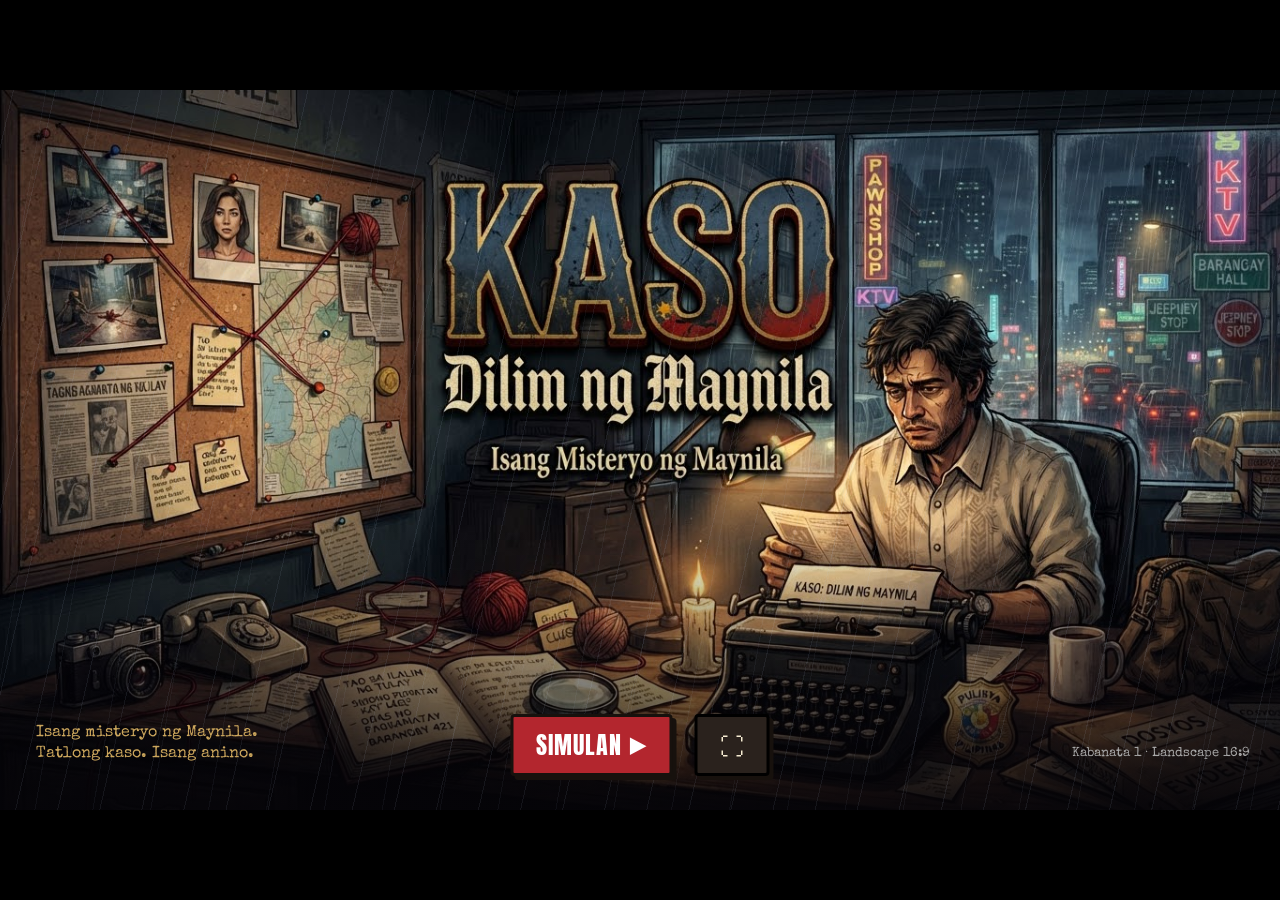
==== index.html @ bd28c0fe "Kaso: Dilim ng Maynila — playable Kabanata 1 (3 cases, landscape web game) Co-Authored-By: Claude Op" ====
<!doctype html>
<html lang="tl">
<head>
<meta charset="utf-8">
<title>Kaso: Dilim ng Maynila</title>
<meta name="viewport" content="width=device-width, initial-scale=1, viewport-fit=cover, user-scalable=no">
<meta name="theme-color" content="#0e0c14">
<meta name="mobile-web-app-capable" content="yes">
<meta name="apple-mobile-web-app-capable" content="yes">
<link rel="preconnect" href="https://fonts.googleapis.com">
<link rel="preconnect" href="https://fonts.gstatic.com" crossorigin>
<link rel="stylesheet" href="https://fonts.googleapis.com/css2?family=Anton&family=Bangers&family=Kalam:wght@400;700&family=Oswald:wght@400;700&family=Special+Elite&display=swap">
<link rel="stylesheet" href="css/style.css">
</head>
<body>
<div id="stage"></div>
<div id="rotate">
  <div class="ph"></div>
  <h2>I-ROTATE ANG IYONG TELEPONO</h2>
  <p>Ang Kaso: Dilim ng Maynila ay ginawa para sa landscape (16:9).</p>
  <button class="btn dark" id="rotate-go">ITULOY PA RIN</button>
</div>
<script src="js/art.js"></script>
<script src="js/cases.js"></script>
<script src="js/audio.js"></script>
<script src="js/game.js"></script>
</body>
</html>
---- css/style.css ----
/* =========================================================
   KASO: DILIM NG MAYNILA — STYLE
   Layout: fixed 1280x720 (16:9) stage, scaled to fit the screen.
   Single committed look: rainy-night Manila noir + manila-folder paper.
   ========================================================= */
:root {
  --ink: #17110d;
  --night: #0e0c14;
  --wall: #241c18;
  --manila: #e2c78e;
  --manila-dk: #b8964f;
  --paper: #f6ecd2;
  --paper-dk: #e3d4ae;
  --sepia: #6b4a1f;
  --brass: #e1b866;
  --blood: #b3262e;
  --neon: #ff4f9a;
  --clue: #33e0c4;
  --ok: #2f8f4e;
  --text: #2a1d12;
  --f-display: 'Anton', Impact, 'Arial Narrow', sans-serif;
  --f-type: 'Special Elite', 'Courier New', monospace;
  --f-sfx: 'Bangers', Impact, sans-serif;
  --f-talk: 'Kalam', 'Comic Sans MS', 'Segoe Print', sans-serif;
  --f-ui: 'Oswald', 'Arial Narrow', Arial, sans-serif;
  color-scheme: dark;
}
* { box-sizing: border-box; -webkit-tap-highlight-color: transparent; }
html, body { height: 100%; margin: 0; background: #000; overflow: hidden; }
body { font-family: var(--f-ui); color: var(--paper); user-select: none; -webkit-user-select: none; touch-action: manipulation; }
button { font-family: inherit; cursor: pointer; }
button:focus-visible, [tabindex]:focus-visible { outline: 3px solid var(--clue); outline-offset: 2px; }

#stage { position: absolute; left: 50%; top: 50%; width: 1280px; height: 720px; transform-origin: center center; overflow: hidden; background: var(--night); }
.screen { position: absolute; inset: 0; overflow: hidden; }
.abs { position: absolute; }

/* ---------- generic buttons ---------- */
.btn { border: 3px solid var(--ink); background: var(--paper); color: var(--ink); font-family: var(--f-display); font-size: 24px; letter-spacing: 1px; padding: 10px 22px; border-radius: 4px; box-shadow: 4px 4px 0 var(--ink); transition: transform .08s, box-shadow .08s; }
.btn:active { transform: translate(3px, 3px); box-shadow: 1px 1px 0 var(--ink); }
.btn.primary { background: var(--blood); color: #fff; }
.btn.gold { background: var(--brass); }
.btn.dark { background: #2a221d; color: var(--paper); border-color: #000; }
.btn:disabled { opacity: .45; filter: grayscale(.6); cursor: not-allowed; }
.btn.small { font-size: 17px; padding: 6px 14px; box-shadow: 3px 3px 0 var(--ink); }
.iconbtn { width: 54px; height: 54px; border-radius: 50%; border: 3px solid var(--ink); background: var(--brass); color: var(--ink); font-size: 24px; display: grid; place-items: center; box-shadow: 3px 3px 0 var(--ink); padding: 0; }
.iconbtn svg { width: 28px; height: 28px; }

/* ---------- rain overlay ---------- */
.rain { position: absolute; pointer-events: none; overflow: hidden; }
.rain::before, .rain::after { content: ""; position: absolute; inset: -100% -20% 0 -20%; background-image: repeating-linear-gradient(103deg, transparent 0 14px, rgba(200,220,255,.22) 14px 15px, transparent 15px 41px); animation: rainfall .5s linear infinite; }
.rain::after { background-image: repeating-linear-gradient(100deg, transparent 0 23px, rgba(200,220,255,.14) 23px 24px, transparent 24px 57px); animation-duration: .8s; }
@keyframes rainfall { from { transform: translateY(0); } to { transform: translateY(50%); } }

/* ---------- TITLE ---------- */
.title { background: #000 url('../assets/cover.jpg') center/cover no-repeat; }
.title .shade { position: absolute; inset: 0; background: linear-gradient(90deg, rgba(0,0,0,.0) 40%, rgba(0,0,0,.0) 60%), linear-gradient(0deg, rgba(5,4,8,.92) 0%, rgba(5,4,8,.4) 22%, rgba(0,0,0,0) 40%); }
.title .menu { position: absolute; left: 50%; bottom: 34px; transform: translateX(-50%); display: flex; gap: 22px; }
.title .tag { position: absolute; left: 36px; bottom: 44px; font-family: var(--f-type); color: var(--brass); font-size: 16px; max-width: 300px; line-height: 1.35; opacity: .9; }
.title .ver { position: absolute; right: 30px; bottom: 50px; font-family: var(--f-type); font-size: 13px; color: #aaa; }
.title .pulse { animation: pulse 1.6s ease-in-out infinite; }
@keyframes pulse { 50% { transform: scale(1.05); } }

/* ---------- TOP BAR ---------- */
.topbar { position: absolute; left: 0; right: 0; top: 0; height: 60px; display: flex; align-items: center; gap: 14px; padding: 0 16px; background: linear-gradient(#3a2614, #2a1a0d); border-bottom: 4px solid var(--ink); z-index: 20; }
.topbar .title-txt { font-family: var(--f-display); font-size: 24px; letter-spacing: 1px; color: var(--paper); flex: 1; white-space: nowrap; overflow: hidden; text-overflow: ellipsis; }
.topbar .title-txt small { font-family: var(--f-type); font-size: 15px; color: var(--brass); margin-left: 10px; letter-spacing: 0; }
.chip { display: inline-flex; align-items: center; gap: 6px; background: var(--paper); color: var(--ink); border: 3px solid var(--ink); border-radius: 20px; padding: 2px 14px 2px 8px; font-family: var(--f-display); font-size: 20px; height: 40px; }
.chip .peso { font-family: var(--f-ui); font-weight: 700; color: var(--blood); }
.back { background: none; border: 0; color: var(--paper); font-family: var(--f-display); font-size: 18px; display: flex; flex-direction: column; align-items: center; line-height: 1; padding: 2px 8px; }
.back span { font-size: 26px; }
.kape { display: flex; gap: 4px; align-items: center; background: var(--paper); border: 3px solid var(--ink); border-radius: 20px; padding: 3px 10px; height: 40px; }
.kape svg { width: 28px; height: 28px; }
.kape svg.empty { opacity: .25; filter: grayscale(1); }

/* ---------- DESK ---------- */
.desk .desk-svg { position: absolute; inset: 0; width: 100%; height: 100%; }
.desk .fan-blades { animation: spin .35s linear infinite; }
.desk .steam { animation: steam 3s ease-in-out infinite; }
.desk .steam.s2 { animation-delay: 1.2s; }
@keyframes spin { to { transform: rotate(360deg); } }
@keyframes steam { 0% { opacity: 0; transform: translateY(8px); } 40% { opacity: .4; } 100% { opacity: 0; transform: translateY(-14px); } }
.hotspot { position: absolute; border: 0; background: transparent; border-radius: 12px; padding: 0; }
.hotspot::before { content: ""; position: absolute; inset: 0; border-radius: 12px; border: 3px dashed rgba(225,184,102,0); transition: border-color .2s, background .2s; }
.hotspot:hover::before, .hotspot:focus-visible::before { border-color: rgba(225,184,102,.9); background: rgba(255,220,150,.08); }
.hotspot .lbl { position: absolute; left: 50%; transform: translateX(-50%); bottom: -16px; white-space: nowrap; background: var(--ink); color: var(--brass); font-family: var(--f-display); font-size: 17px; letter-spacing: 1px; padding: 3px 12px; border-radius: 3px; border: 2px solid var(--brass); pointer-events: none; }
.hotspot.top .lbl { bottom: auto; top: -18px; }
.hotspot.ringing { animation: shake .5s ease-in-out infinite; }
.ringsfx { position: absolute; font-family: var(--f-sfx); font-size: 46px; color: #ffd34a; -webkit-text-stroke: 2px var(--ink); paint-order: stroke fill; transform: rotate(-12deg); pointer-events: none; animation: blink 1s steps(2) infinite; letter-spacing: 2px; }
@keyframes blink { 50% { opacity: .2; } }
@keyframes shake { 0%,100% { transform: translateX(0) rotate(0); } 20% { transform: translateX(-3px) rotate(-1.5deg); } 40% { transform: translateX(3px) rotate(1.5deg); } 60% { transform: translateX(-2px) rotate(-1deg); } 80% { transform: translateX(2px) rotate(1deg); } }
.desk .status { position: absolute; left: 470px; top: 384px; width: 260px; font-family: var(--f-type); font-size: 14px; color: var(--paper); background: rgba(0,0,0,.55); border: 2px solid var(--brass); padding: 8px 10px; line-height: 1.35; }

/* ---------- MODAL ---------- */
.modal-back { position: absolute; inset: 0; background: rgba(5,3,2,.72); z-index: 50; display: grid; place-items: center; animation: fadein .2s; }
@keyframes fadein { from { opacity: 0; } }
.modal { position: relative; width: 860px; max-height: 620px; background: var(--manila); color: var(--text); border: 4px solid var(--ink); border-radius: 6px 18px 6px 6px; box-shadow: 10px 10px 0 rgba(0,0,0,.5); padding: 26px 30px; display: flex; flex-direction: column; gap: 14px; }
.modal h2 { margin: 0; font-family: var(--f-display); font-size: 38px; letter-spacing: 1px; font-weight: 400; }
.modal .x { position: absolute; right: 14px; top: 10px; background: none; border: 0; font-size: 34px; color: var(--ink); font-family: var(--f-display); }
.modal .body { overflow-y: auto; font-family: var(--f-type); font-size: 17px; line-height: 1.45; }
.cases { display: grid; grid-template-columns: repeat(3, 1fr); gap: 16px; }
.casecard { background: var(--paper); border: 3px solid var(--ink); padding: 14px; display: flex; flex-direction: column; gap: 8px; min-height: 290px; position: relative; }
.casecard .num { font-family: var(--f-display); font-size: 16px; color: var(--blood); letter-spacing: 1px; }
.casecard .nm { font-family: var(--f-display); font-size: 25px; line-height: 1.05; }
.casecard .pl { font-family: var(--f-type); font-size: 14px; color: var(--sepia); }
.casecard .thumb { height: 100px; border: 2px solid var(--ink); overflow: hidden; background: #111; }
.casecard .thumb svg { width: 100%; height: 100%; display: block; }
.casecard .stars { color: #d39a1a; font-size: 22px; letter-spacing: 2px; }
.casecard .btn { margin-top: auto; }
.casecard.locked .thumb { filter: brightness(.15) grayscale(1); }
.shopgrid { display: grid; grid-template-columns: repeat(3, 1fr); gap: 16px; }
.shopitem { background: var(--paper); border: 3px solid var(--ink); padding: 14px; display: flex; flex-direction: column; gap: 6px; }
.shopitem b { font-family: var(--f-display); font-size: 22px; font-weight: 400; }
.howto ol { margin: 0; padding-left: 24px; display: grid; gap: 8px; }
.howto b { font-family: var(--f-display); font-weight: 400; letter-spacing: .5px; font-size: 19px; }

/* ---------- KOMIKS ---------- */
.komiks { background: #0b0a0e; }
.komiks .track { position: absolute; top: 74px; left: 0; height: 520px; display: flex; gap: 40px; transition: transform .75s cubic-bezier(.6,.05,.25,1); }
.kpanel { position: relative; flex: 0 0 auto; width: 796px; height: 520px; background: #fff; border: 6px solid #f4efe4; outline: 4px solid var(--ink); overflow: hidden; transition: filter .5s, opacity .5s; filter: brightness(.35) grayscale(.5); }
.kpanel.on { filter: none; }
.kpanel > svg { position: absolute; inset: 0; width: 100%; height: 100%; }
.kcap { position: absolute; left: 0; top: 0; max-width: 70%; background: var(--brass); color: var(--ink); font-family: var(--f-type); font-size: 20px; padding: 8px 14px; border: 3px solid var(--ink); border-width: 0 3px 3px 0; line-height: 1.3; z-index: 3; }
.bubble { position: absolute; background: #fff; color: var(--ink); border: 3px solid var(--ink); border-radius: 22px; padding: 10px 16px 12px; font-family: var(--f-talk); font-size: 23px; line-height: 1.22; z-index: 4; animation: pop .22s cubic-bezier(.3,1.6,.6,1); }
.bubble .who { display: block; font-family: var(--f-ui); font-weight: 700; font-size: 13px; letter-spacing: 1px; text-transform: uppercase; color: var(--blood); margin-bottom: 2px; }
.bubble::after { content: ""; position: absolute; bottom: -20px; width: 0; height: 0; border: 12px solid transparent; border-top: 20px solid var(--ink); }
.bubble::before { content: ""; position: absolute; bottom: -13px; width: 0; height: 0; border: 9px solid transparent; border-top: 15px solid #fff; z-index: 1; }
.bubble.tail-l::after { left: 34px; } .bubble.tail-l::before { left: 37px; }
.bubble.tail-r::after { right: 34px; } .bubble.tail-r::before { right: 37px; }
.bubble.dark { background: #0d0d10; color: #f0e6e6; border-color: #c0262e; }
.bubble.dark::before { border-top-color: #0d0d10; } .bubble.dark::after { border-top-color: #c0262e; }
.bubble.dark .who { color: #ff6b6b; }
.sfx { position: absolute; font-family: var(--f-sfx); letter-spacing: 2px; -webkit-text-stroke: 3px var(--ink); paint-order: stroke fill; z-index: 5; white-space: nowrap; animation: slamin .3s cubic-bezier(.3,1.8,.5,1); text-shadow: 4px 4px 0 var(--ink); }
@keyframes pop { from { transform: scale(.6); opacity: 0; } }
@keyframes slamin { from { transform: scale(2.4) rotate(var(--r)); opacity: 0; } to { transform: scale(1) rotate(var(--r)); } }
.flash { position: absolute; inset: 0; background: #fff; z-index: 30; pointer-events: none; animation: flash .6s forwards; }
@keyframes flash { 0% { opacity: 0; } 10% { opacity: .95; } 25% { opacity: .2; } 35% { opacity: .8; } 100% { opacity: 0; } }
.komiks .hint { position: absolute; bottom: 36px; left: 0; right: 0; text-align: center; font-family: var(--f-type); font-size: 18px; color: var(--brass); animation: blink 1.4s steps(2) infinite; }
.komiks .skip { position: absolute; right: 20px; top: 16px; z-index: 10; }
.komiks .dots { position: absolute; left: 20px; top: 26px; display: flex; gap: 8px; }
.komiks .dots i { width: 14px; height: 14px; border-radius: 50%; border: 2px solid var(--brass); }
.komiks .dots i.on { background: var(--brass); }

/* ---------- PAPER / FOLDER ---------- */
.woodbg { background: radial-gradient(ellipse at 50% 40%, #5a3a20, #2a1a0d 75%); }
.woodbg::before { content: ""; position: absolute; inset: 0; background: repeating-linear-gradient(178deg, rgba(0,0,0,0) 0 20px, rgba(0,0,0,.12) 20px 22px); pointer-events: none; }
.folder { position: absolute; background: var(--manila); color: var(--text); border: 3px solid var(--ink); border-radius: 4px 14px 4px 4px; box-shadow: 8px 8px 0 rgba(0,0,0,.45); }
.folder::before { content: ""; position: absolute; left: 24px; top: -22px; width: 170px; height: 24px; background: var(--manila); border: 3px solid var(--ink); border-bottom: 0; border-radius: 10px 10px 0 0; }
.folder .tabname { position: absolute; left: 34px; top: -20px; font-family: var(--f-display); font-size: 16px; letter-spacing: 1px; color: var(--sepia); z-index: 2; }
.sheet { position: absolute; inset: 14px; background: var(--paper); border: 2px solid var(--manila-dk); padding: 18px 22px; display: flex; flex-direction: column; gap: 10px; overflow: hidden; }
.sheet h2 { margin: 0; font-family: var(--f-type); font-size: 32px; font-weight: 400; letter-spacing: 2px; text-align: center; border-bottom: 2px solid var(--ink); padding-bottom: 4px; }
.sheet .sub { text-align: center; font-family: var(--f-type); font-size: 15px; color: var(--sepia); margin-top: -6px; }
.caseno { position: absolute; right: 18px; top: 16px; border: 2px solid var(--ink); text-align: center; font-family: var(--f-type); font-size: 12px; color: var(--blood); background: var(--paper); }
.caseno b { display: block; border-top: 2px solid var(--ink); font-size: 22px; color: var(--ink); padding: 0 10px; }
.clip { position: absolute; left: 30px; top: -18px; width: 30px; height: 64px; border: 4px solid #c9a24a; border-radius: 15px; z-index: 5; }
.facts { width: 100%; border-collapse: collapse; font-family: var(--f-type); font-size: 16px; }
.facts td { border-bottom: 1px solid var(--paper-dk); padding: 5px 4px; vertical-align: top; }
.facts td:first-child { width: 150px; color: var(--sepia); font-size: 14px; text-transform: uppercase; }
.facts .red { color: var(--blood); font-weight: 700; }
.polaroid { background: #fff; padding: 8px 8px 26px; border: 1px solid #bbb; box-shadow: 3px 4px 0 rgba(0,0,0,.25); position: relative; }
.polaroid svg { display: block; width: 100%; height: 100%; }
.polaroid .pc { position: absolute; left: 0; right: 0; bottom: 4px; text-align: center; font-family: var(--f-talk); font-size: 15px; color: #333; }

/* ---------- OUTLINE ---------- */
.outline .lu { position: absolute; left: 660px; top: 82px; width: 580px; height: 425px; border: 4px solid var(--ink); background: #f2ecdf; box-shadow: 8px 8px 0 rgba(0,0,0,.45); }
.outline .lu svg { width: 100%; height: 100%; display: block; }
.outline .lu .lt { position: absolute; left: 50%; top: -18px; transform: translateX(-50%); background: var(--ink); color: var(--brass); font-family: var(--f-display); letter-spacing: 2px; font-size: 18px; padding: 2px 16px; }
.lu-fig:hover > rect:first-child { fill: rgba(63,208,201,.1); }
.outline .info { position: absolute; left: 660px; top: 516px; width: 580px; height: 108px; background: var(--paper); color: var(--text); border: 3px solid var(--ink); padding: 6px 12px; font-family: var(--f-type); font-size: 14px; line-height: 1.3; display: flex; gap: 12px; align-items: flex-start; }
.outline .info .pp { width: 74px; height: 78px; flex: 0 0 auto; border: 2px solid var(--ink); background: #d8c9a6; }
.outline .info b { font-family: var(--f-display); font-size: 19px; font-weight: 400; letter-spacing: .5px; }
.banner { position: absolute; left: 660px; top: 638px; width: 300px; font-family: var(--f-sfx); font-size: 32px; line-height: .95; color: #fff; letter-spacing: 1px; -webkit-text-stroke: 2px var(--ink); paint-order: stroke fill; text-shadow: 3px 3px 0 var(--ink); }
.banner em { color: #ff4f6a; font-style: normal; }
.banner small { display: block; font-family: var(--f-type); font-size: 14px; color: var(--brass); -webkit-text-stroke: 0; text-shadow: none; letter-spacing: 0; margin-top: 4px; }

/* ---------- INVESTIGATION (spot the clue) ---------- */
.inv { background: linear-gradient(#3a2614, #2a1a0d); }
.inv .hud-mid { display: flex; align-items: center; gap: 14px; }
.flipclock { display: flex; gap: 4px; align-items: center; }
.flipclock b { width: 32px; height: 44px; background: linear-gradient(#4a3020 50%, #3a2416 50%); color: #f6ecd2; font-family: var(--f-display); font-size: 32px; display: grid; place-items: center; border-radius: 5px; border: 2px solid var(--ink); font-weight: 400; }
.flipclock i { font-style: normal; font-family: var(--f-display); font-size: 28px; color: var(--paper); }
.flipclock.low b { color: #ff6a6a; animation: blink .5s steps(2) infinite; }
.objective { font-family: var(--f-display); font-size: 18px; letter-spacing: 1px; color: var(--ink); background: var(--brass); padding: 4px 12px; border: 3px solid var(--ink); }
.spotpanel { position: absolute; top: 76px; width: 620px; height: 413px; border: 4px solid var(--ink); background: #000; overflow: hidden; cursor: crosshair; }
.spotpanel > svg { width: 100%; height: 100%; display: block; }
.spotpanel .plabel { position: absolute; left: 0; top: 0; background: rgba(0,0,0,.72); color: #fff; font-family: var(--f-type); font-size: 15px; padding: 4px 10px; pointer-events: none; display: flex; gap: 6px; align-items: center; }
.spotpanel .plabel .rec { width: 10px; height: 10px; border-radius: 50%; background: #f33; animation: blink 1s steps(2) infinite; }
.spotpanel.cctv::after { content: ""; position: absolute; inset: 0; background: repeating-linear-gradient(0deg, rgba(255,255,255,.04) 0 1px, transparent 1px 3px); pointer-events: none; }
.spotpanel.soco::after { content: "POLICE LINE · HUWAG TUMAWID · POLICE LINE"; position: absolute; right: -92px; top: 30px; width: 330px; transform: rotate(32deg); background: #f2c94c; color: var(--ink); font-family: var(--f-display); font-size: 13px; letter-spacing: 1px; padding: 2px 0; text-align: center; border-top: 2px solid var(--ink); border-bottom: 2px solid var(--ink); pointer-events: none; opacity: .9; }
.ring-found { fill: none; stroke: var(--clue); stroke-width: 4; filter: drop-shadow(0 0 3px rgba(0,0,0,.8)); animation: ringin .35s cubic-bezier(.3,1.6,.6,1); transform-box: fill-box; transform-origin: center; }
@keyframes ringin { from { transform: scale(2); opacity: 0; } }
.ring-hint { fill: none; stroke: #ffd34a; stroke-width: 4; stroke-dasharray: 8 6; animation: hintpulse .7s ease-in-out infinite alternate; transform-box: fill-box; transform-origin: center; }
@keyframes hintpulse { to { transform: scale(1.35); opacity: .4; } }
.miss { fill: none; stroke: #ff3b3b; stroke-width: 5; stroke-linecap: round; animation: missfade .7s forwards; }
@keyframes missfade { 60% { opacity: 1; } 100% { opacity: 0; } }
.penalty { position: absolute; font-family: var(--f-sfx); font-size: 30px; color: #ff5b5b; -webkit-text-stroke: 2px var(--ink); paint-order: stroke fill; pointer-events: none; animation: floatup .9s forwards; z-index: 10; }
@keyframes floatup { to { transform: translateY(-40px); opacity: 0; } }
.shake { animation: shake .35s; }
.inv .talk { position: absolute; left: 12px; top: 502px; width: 600px; height: 206px; display: flex; gap: 12px; }
.inv .talk .pp { width: 150px; height: 190px; flex: 0 0 auto; background: #2a3a4a; border: 4px solid var(--ink); overflow: hidden; }
.inv .talk .pp svg { width: 100%; height: 100%; }
.saybox { flex: 1; background: var(--paper); color: var(--ink); border: 4px solid var(--ink); border-radius: 18px; padding: 12px 16px; font-family: var(--f-talk); font-size: 22px; line-height: 1.25; position: relative; }
.saybox .who { display: block; font-family: var(--f-ui); font-weight: 700; font-size: 14px; color: var(--blood); letter-spacing: 1px; }
.saybox::before { content: ""; position: absolute; left: -22px; top: 40px; border: 11px solid transparent; border-right: 18px solid var(--ink); }
.tray { position: absolute; left: 648px; top: 502px; width: 620px; height: 206px; background: var(--manila); border: 4px solid var(--ink); padding: 10px 12px; color: var(--ink); }
.tray .th { display: flex; justify-content: space-between; align-items: baseline; font-family: var(--f-display); font-size: 20px; letter-spacing: 1px; }
.tray .th span { font-family: var(--f-type); font-size: 15px; letter-spacing: 0; }
.slots { display: grid; grid-template-columns: repeat(7, 1fr); gap: 8px; margin-top: 8px; }
.cslot { aspect-ratio: 1; border: 3px dashed var(--sepia); background: var(--paper-dk); display: grid; place-items: center; font-family: var(--f-display); font-size: 30px; color: var(--sepia); position: relative; overflow: hidden; }
.cslot.got { border-style: solid; border-color: var(--ink); background: #000; animation: pop .3s; }
.cslot.got svg { width: 100%; height: 100%; display: block; }
.cslot.meta { border-color: #c0262e; box-shadow: 0 0 0 3px #c0262e inset; }
.tray .lastfound { margin-top: 10px; font-family: var(--f-type); font-size: 15px; line-height: 1.3; min-height: 40px; }
.tray .lastfound b { font-family: var(--f-display); font-weight: 400; font-size: 18px; letter-spacing: .5px; }
.hintbtn { display: flex; align-items: center; gap: 6px; background: var(--brass); border: 3px solid var(--ink); border-radius: 26px; padding: 2px 12px 2px 4px; height: 46px; box-shadow: 3px 3px 0 var(--ink); font-family: var(--f-display); font-size: 17px; color: var(--ink); }
.hintbtn svg { width: 34px; height: 34px; }
.hintbtn:disabled { opacity: .45; }

/* ---------- overlays / stamps ---------- */
.overlay { position: absolute; inset: 0; z-index: 40; background: rgba(5,3,2,.7); display: grid; place-items: center; animation: fadein .2s; }
.card { background: var(--paper); color: var(--ink); border: 4px solid var(--ink); box-shadow: 10px 10px 0 rgba(0,0,0,.5); padding: 26px 34px; text-align: center; display: flex; flex-direction: column; gap: 14px; align-items: center; max-width: 720px; }
.card h2 { margin: 0; font-family: var(--f-display); font-size: 44px; font-weight: 400; letter-spacing: 1px; }
.card p { margin: 0; font-family: var(--f-type); font-size: 18px; line-height: 1.4; }
.card .row { display: flex; gap: 16px; justify-content: center; flex-wrap: wrap; }
.stamp { font-family: var(--f-display); font-size: 64px; color: var(--blood); border: 7px solid var(--blood); padding: 0 24px; transform: rotate(-9deg); letter-spacing: 4px; animation: stampin .35s cubic-bezier(.3,1.6,.5,1); background: rgba(255,255,255,.4); mix-blend-mode: multiply; }
.stamp.green { color: var(--ok); border-color: var(--ok); }
@keyframes stampin { from { transform: rotate(-9deg) scale(3); opacity: 0; } }

/* ---------- FILES (timeline + evidence) ---------- */
.files .ev-list { display: flex; flex-direction: column; gap: 8px; overflow-y: auto; padding-right: 6px; flex: 1; min-height: 0; }
.ev-row { display: flex; gap: 10px; align-items: center; background: #fffaf0; border: 2px solid var(--paper-dk); padding: 5px; cursor: pointer; position: relative; }
.ev-row.sel { border-color: var(--ink); background: #fff3cf; }
.ev-row .ti { width: 58px; height: 58px; flex: 0 0 auto; border: 2px solid var(--ink); overflow: hidden; background: #000; }
.ev-row .ti svg { width: 100%; height: 100%; display: block; }
.ev-row .nm { font-family: var(--f-type); font-size: 15px; flex: 1; line-height: 1.2; }
.ev-row .nm small { display: block; color: var(--sepia); font-size: 12px; }
.ev-row .i { width: 30px; height: 30px; border-radius: 50%; background: #9bd35a; border: 2px solid var(--ink); font-family: Georgia, serif; font-weight: 700; font-style: italic; display: grid; place-items: center; color: var(--ink); flex: 0 0 auto; }
.ev-row .new { position: absolute; right: 44px; top: 4px; background: var(--blood); color: #fff; font-family: var(--f-display); font-size: 12px; padding: 0 6px; }
.ev-row.meta { border-color: #c0262e; }
.ev-detail { min-height: 94px; background: #fff; border: 2px dashed var(--sepia); padding: 8px 12px; font-family: var(--f-type); font-size: 15px; line-height: 1.35; }
.ev-detail b { font-family: var(--f-display); font-weight: 400; font-size: 18px; letter-spacing: .5px; display: block; }
.tl { position: relative; overflow-y: auto; flex: 1; min-height: 0; padding: 4px 6px 4px 0; }
.tl-win { font-family: var(--f-type); background: #e85a7a; color: #fff; display: inline-block; padding: 3px 10px; font-size: 15px; margin-bottom: 6px; align-self: flex-start; }
.tl-row { display: grid; grid-template-columns: 54px 76px 1fr; gap: 8px; align-items: start; padding: 6px 4px; border-left: 6px solid transparent; position: relative; }
.tl-row.inwin { background: rgba(232,90,122,.14); border-left-color: #e85a7a; }
.tl-row .tm { font-family: var(--f-display); font-size: 17px; background: #5a4a3a; color: #fff; border-radius: 12px; text-align: center; padding: 1px 0; }
.tl-row .who { width: 64px; height: 64px; border-radius: 50%; border: 3px solid var(--ink); background: #e6c34a; overflow: hidden; }
.tl-row .who svg { width: 100%; height: 100%; }
.tl-row .who.victim { background: #bba; }
.tl-row .tx { background: #fff; border: 2px solid var(--ink); border-radius: 8px; padding: 6px 10px; font-family: var(--f-type); font-size: 15px; line-height: 1.3; }
.tl-row .tx .nm { font-family: var(--f-ui); font-weight: 700; color: var(--blood); font-size: 13px; letter-spacing: 1px; display: block; }
.tl-row .tx .chk { margin-top: 6px; display: flex; gap: 8px; align-items: center; }
.tl-row .verdict { margin-top: 6px; padding: 5px 8px; font-size: 14px; border-radius: 4px; animation: pop .25s; }
.tl-row .verdict.ok { background: #dff3e0; color: #1b5a2d; border: 2px solid #2f8f4e; }
.tl-row .verdict.no { background: #fbe0e0; color: #7a1a1a; border: 2px solid var(--blood); }
.files .proceed { position: absolute; right: 30px; bottom: 18px; }
.files .progress-note { position: absolute; left: 30px; bottom: 30px; max-width: 900px; font-family: var(--f-type); color: var(--brass); font-size: 16px; }

/* ---------- INTERROGATION ---------- */
.room { background: #1a1512; }
.room .bricks { position: absolute; inset: 60px 0 0 0; background-color: #241c17; background-image: linear-gradient(335deg, rgba(0,0,0,.25) 23px, transparent 23px), linear-gradient(155deg, rgba(0,0,0,.25) 23px, transparent 23px), linear-gradient(335deg, rgba(0,0,0,.25) 23px, transparent 23px), linear-gradient(155deg, rgba(0,0,0,.25) 23px, transparent 23px); background-size: 58px 58px; background-position: 0 2px, 4px 35px, 29px 31px, 34px 6px; }
.room .glow { position: absolute; left: 340px; top: 60px; width: 600px; height: 520px; background: radial-gradient(ellipse at 50% 25%, rgba(255,214,140,.38), rgba(255,214,140,0) 65%); pointer-events: none; transform-origin: 50% 0; animation: swing 4s ease-in-out infinite; }
.lamp { position: absolute; left: 640px; top: 60px; width: 0; height: 0; transform-origin: 0 0; animation: swing 4s ease-in-out infinite; z-index: 6; pointer-events: none; }
.lamp .cord { position: absolute; left: -1.5px; top: 0; width: 3px; height: 34px; background: #111; }
.lamp .shade { position: absolute; left: -38px; top: 30px; width: 76px; height: 30px; background: #2e3b2f; border: 3px solid var(--ink); border-radius: 40px 40px 6px 6px; }
.lamp .bulb { position: absolute; left: -12px; top: 52px; width: 24px; height: 14px; border-radius: 0 0 12px 12px; background: #fff3c4; box-shadow: 0 0 30px 12px rgba(255,220,140,.6); }
@keyframes swing { 0%,100% { transform: rotate(4deg); } 50% { transform: rotate(-4deg); } }
.hotseat { position: absolute; left: 400px; top: 112px; width: 480px; height: 390px; }
.hotseat .chair { position: absolute; left: 110px; top: 70px; width: 260px; height: 300px; background: #2c2c30; border: 4px solid var(--ink); border-radius: 30px 30px 8px 8px; }
.hotseat .sus { position: absolute; left: 60px; top: 30px; width: 360px; height: 360px; }
.hotseat .sus svg { width: 100%; height: 100%; }
.hotseat .table { position: absolute; left: -40px; top: 330px; width: 560px; height: 60px; background: #4a3020; border: 4px solid var(--ink); border-radius: 6px; }
.hotseat .empty { position: absolute; left: 0; right: 0; top: 140px; text-align: center; font-family: var(--f-type); font-size: 20px; color: var(--brass); }
.room .speech { position: absolute; left: 420px; top: 74px; width: 440px; min-height: 60px; background: #fff; color: var(--ink); border: 3px solid var(--ink); border-radius: 20px; padding: 8px 16px; font-family: var(--f-talk); font-size: 21px; line-height: 1.22; z-index: 7; text-align: center; }
.room .speech::after { content: ""; position: absolute; left: 50%; bottom: -18px; margin-left: -10px; border: 10px solid transparent; border-top: 16px solid var(--ink); }
.room .speech .who { display: block; font-family: var(--f-ui); font-weight: 700; color: var(--blood); font-size: 13px; letter-spacing: 1px; }
.accuse { position: absolute; left: 20px; top: 76px; width: 350px; height: 432px; background: var(--manila); border: 4px solid var(--ink); padding: 12px; color: var(--ink); display: flex; flex-direction: column; gap: 10px; }
.accuse h3, .suspects h3 { margin: 0; font-family: var(--f-display); font-weight: 400; font-size: 22px; letter-spacing: 1px; }
.accuse .sub, .suspects .sub { font-family: var(--f-type); font-size: 13px; color: var(--ok); margin-top: -8px; }
.slot { border: 3px dashed var(--sepia); background: var(--paper); height: 118px; display: flex; gap: 10px; align-items: center; padding: 8px; position: relative; transition: background .15s, border-color .15s; }
.slot .lab { position: absolute; left: 8px; top: -12px; background: var(--ink); color: var(--brass); font-family: var(--f-display); font-size: 14px; padding: 0 8px; letter-spacing: 1px; }
.slot .ph { flex: 1; text-align: center; font-family: var(--f-type); font-size: 14px; color: var(--sepia); }
.slot.ready { border-color: var(--clue); background: #e6fff9; }
.slot.over { border-color: var(--blood); background: #fff0e0; }
.slot.filled { border-style: solid; border-color: var(--ink); }
.slot.bad { border-color: var(--blood); animation: shake .35s; }
.slot .ti { width: 92px; height: 92px; flex: 0 0 auto; border: 2px solid var(--ink); overflow: hidden; background: #000; }
.slot .ti svg { width: 100%; height: 100%; display: block; }
.slot .nm { font-family: var(--f-type); font-size: 15px; line-height: 1.2; flex: 1; }
.arrest { font-size: 34px; padding: 10px; width: 100%; background: var(--blood); color: #fff; letter-spacing: 2px; }
.suspects { position: absolute; right: 20px; top: 76px; width: 350px; height: 432px; background: var(--manila); border: 4px solid var(--ink); padding: 12px; color: var(--ink); display: flex; flex-direction: column; gap: 10px; }
.sgrid { display: grid; grid-template-columns: 1fr 1fr; grid-template-rows: 1fr 1fr; gap: 10px; flex: 1; min-height: 0; }
.scard { background: #e84a6a; border: 3px solid var(--ink); padding: 0; position: relative; overflow: hidden; display: flex; flex-direction: column; min-height: 0; }
.scard svg { flex: 1; width: 100%; min-height: 0; }
.scard .nm { background: var(--ink); color: var(--paper); font-family: var(--f-display); font-size: 16px; letter-spacing: .5px; padding: 3px 0; }
.scard.sel { outline: 5px solid var(--clue); outline-offset: -5px; background: #3a8f86; }
.scard.sel::after { content: "PINILI"; position: absolute; left: 50%; top: 42%; transform: translate(-50%, -50%) rotate(-10deg); font-family: var(--f-display); font-size: 24px; color: var(--clue); -webkit-text-stroke: 1px var(--ink); paint-order: stroke fill; letter-spacing: 2px; }
.evtray { position: absolute; left: 20px; right: 20px; bottom: 12px; height: 192px; background: rgba(20,14,10,.92); border: 4px solid var(--ink); border-top-color: var(--brass); padding: 8px 10px; }
.evtray .th { font-family: var(--f-display); font-size: 18px; letter-spacing: 1px; color: var(--brass); display: flex; justify-content: space-between; }
.evtray .th span { font-family: var(--f-type); font-size: 14px; color: var(--paper); letter-spacing: 0; }
.evscroll { display: flex; gap: 10px; overflow-x: auto; padding: 6px 2px 6px; height: 150px; }
.ev-card { flex: 0 0 118px; height: 138px; background: var(--paper); border: 3px solid var(--ink); color: var(--ink); display: flex; flex-direction: column; position: relative; touch-action: pan-x; cursor: grab; }
.ev-card .ti { height: 84px; overflow: hidden; background: #000; border-bottom: 2px solid var(--ink); pointer-events: none; }
.ev-card .ti svg { width: 100%; height: 100%; display: block; }
.ev-card .nm { font-family: var(--f-type); font-size: 12px; line-height: 1.15; padding: 3px 4px; pointer-events: none; }
.ev-card .i { position: absolute; right: -6px; top: -6px; width: 28px; height: 28px; border-radius: 50%; background: #9bd35a; border: 2px solid var(--ink); font-family: Georgia, serif; font-weight: 700; font-style: italic; color: var(--ink); padding: 0; font-size: 16px; }
.ev-card.picked { outline: 4px solid var(--clue); transform: translateY(-6px); }
.ev-card.used { opacity: .4; }
.ev-card.meta { border-color: #c0262e; }
.ghost { position: absolute; z-index: 100; pointer-events: none; width: 118px; height: 138px; opacity: .9; transform: rotate(-6deg) scale(1.05); box-shadow: 8px 8px 0 rgba(0,0,0,.4); }
.tip { position: absolute; z-index: 60; width: 320px; background: #fff; color: var(--ink); border: 3px solid var(--ink); padding: 10px 12px; font-family: var(--f-type); font-size: 15px; line-height: 1.35; box-shadow: 6px 6px 0 rgba(0,0,0,.4); }
.tip b { font-family: var(--f-display); font-weight: 400; font-size: 18px; display: block; }

/* ---------- RESULT ---------- */
.result .card { position: absolute; left: 50%; top: 50%; transform: translate(-50%, -50%); width: 900px; max-width: none; flex-direction: row; text-align: left; align-items: stretch; padding: 0; gap: 0; }
.result .l { flex: 1; padding: 28px 30px; display: flex; flex-direction: column; gap: 12px; }
.result .r { width: 320px; background: #1a1512; color: var(--paper); padding: 24px; display: flex; flex-direction: column; gap: 12px; align-items: center; text-align: center; border-left: 4px solid var(--ink); }
.result .stars { font-size: 52px; letter-spacing: 6px; color: #d39a1a; -webkit-text-stroke: 2px var(--ink); }
.result .stars .off { color: #ccc0a0; }
.result .stats { font-family: var(--f-type); font-size: 17px; display: grid; grid-template-columns: auto 1fr; gap: 4px 18px; }
.result .stats span:nth-child(odd) { color: var(--sepia); }
.result .meta-ph { width: 190px; height: 190px; border: 4px solid #c0262e; background: #000; transform: rotate(3deg); }
.result .meta-ph svg { width: 100%; height: 100%; }
.result .r p { font-family: var(--f-type); font-size: 15px; margin: 0; line-height: 1.4; }
.result .r h3 { margin: 0; font-family: var(--f-display); font-weight: 400; font-size: 24px; letter-spacing: 1px; color: #ff6b6b; }

/* ---------- CORKBOARD ---------- */
.corkbg { background-color: #a8743f; background-image: radial-gradient(#8a5a2c 1.2px, transparent 1.4px), radial-gradient(#c08a52 1px, transparent 1.2px); background-size: 14px 14px, 11px 11px; background-position: 0 0, 6px 5px; }
.corkframe { position: absolute; inset: 60px 0 0 0; border: 18px solid #5a3b22; pointer-events: none; }
.pin-card { position: absolute; background: #fff; padding: 10px 10px 34px; box-shadow: 4px 6px 0 rgba(0,0,0,.35); color: var(--ink); }
.pin-card::before { content: ""; position: absolute; left: 50%; top: -10px; width: 22px; height: 22px; margin-left: -11px; border-radius: 50%; background: radial-gradient(circle at 35% 35%, #ff7a7a, #b31a1a); border: 2px solid #511; z-index: 2; }
.pin-card .ph { width: 100%; height: 100%; background: #111; overflow: hidden; }
.pin-card .ph svg { width: 100%; height: 100%; display: block; }
.pin-card .cp { position: absolute; left: 0; right: 0; bottom: 6px; text-align: center; font-family: var(--f-talk); font-size: 18px; }
.pin-card.unk .ph { display: grid; place-items: center; font-family: var(--f-display); font-size: 80px; color: #444; background: #d8d0c0; }
.cork-q { position: absolute; left: 50%; bottom: 28px; transform: translateX(-50%); width: 1000px; background: var(--paper); color: var(--ink); border: 4px solid var(--ink); padding: 14px 18px; display: flex; flex-direction: column; gap: 10px; box-shadow: 8px 8px 0 rgba(0,0,0,.4); }
.cork-q h3 { margin: 0; font-family: var(--f-display); font-weight: 400; font-size: 26px; letter-spacing: .5px; }
.cork-q .opts { display: grid; grid-template-columns: repeat(4, 1fr); gap: 12px; }
.cork-note { position: absolute; background: #fff6a8; color: var(--ink); font-family: var(--f-talk); font-size: 20px; padding: 12px 14px; box-shadow: 3px 4px 0 rgba(0,0,0,.3); line-height: 1.25; }

/* ---------- PORTRAIT WARNING ---------- */
#rotate { position: fixed; inset: 0; background: #0b0a0e; color: var(--paper); z-index: 999; display: none; flex-direction: column; gap: 18px; align-items: center; justify-content: center; text-align: center; padding: 24px; font-family: var(--f-type); font-size: 18px; }
#rotate .ph { width: 70px; height: 110px; border: 5px solid var(--brass); border-radius: 12px; animation: rot 2s ease-in-out infinite; }
@keyframes rot { 0%, 30% { transform: rotate(0); } 60%, 100% { transform: rotate(-90deg); } }
#rotate h2 { font-family: var(--f-display); font-weight: 400; font-size: 30px; margin: 0; letter-spacing: 1px; color: var(--brass); }
body.portrait #rotate { display: flex; }

@media (prefers-reduced-motion: reduce) {
  *, *::before, *::after { animation-duration: .01ms !important; animation-iteration-count: 1 !important; transition-duration: .01ms !important; }
}
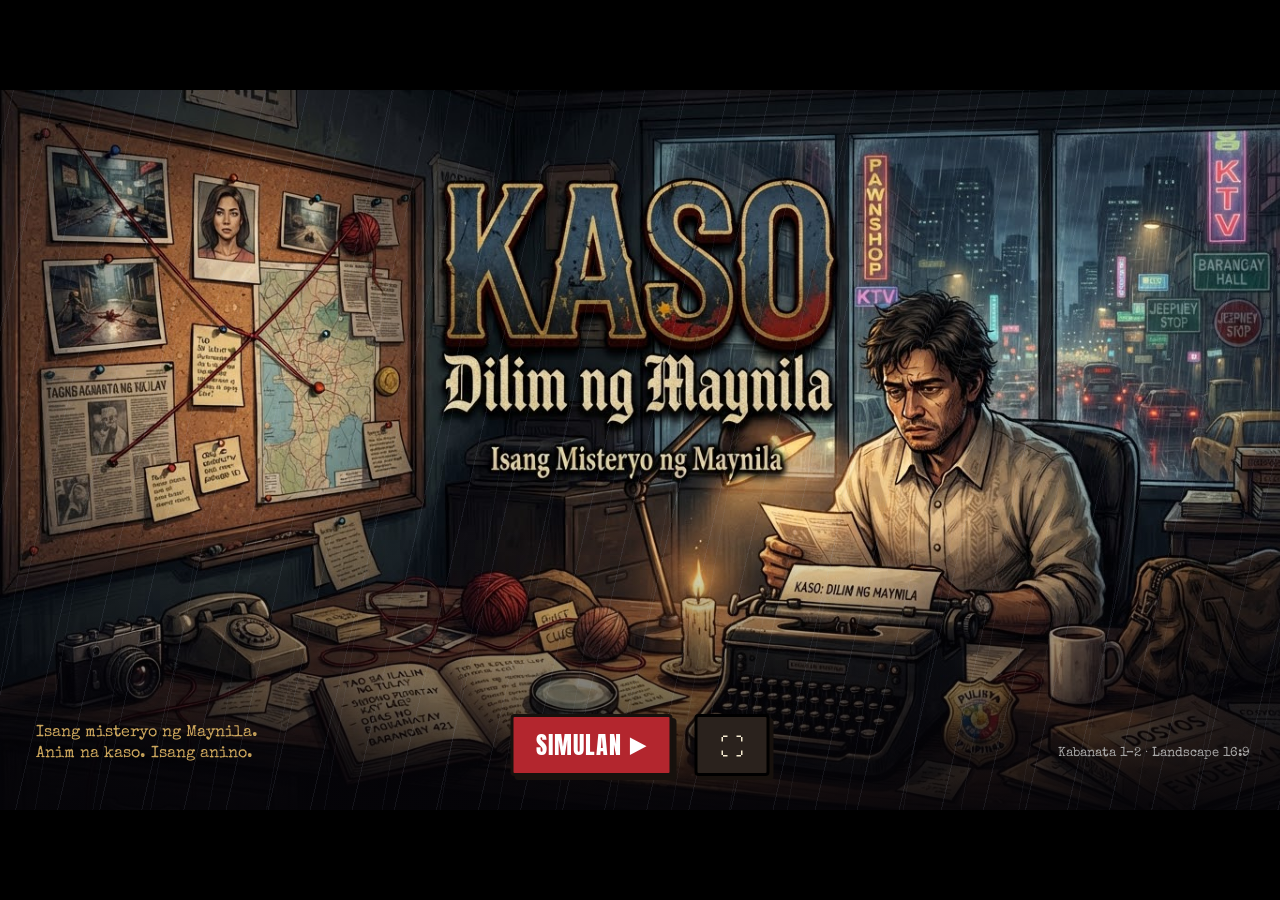
==== commit 4bac8d4c: "Kabanata 2, TUTOL interrogation, zoom, tutorial, music, medals, settings - 3 new cases (Quiapo, Divi" ====
--- a/index.html
+++ b/index.html
@@ -21,7 +21,9 @@
   <button class="btn dark" id="rotate-go">ITULOY PA RIN</button>
 </div>
 <script src="js/art.js"></script>
+<script src="js/art2.js"></script>
 <script src="js/cases.js"></script>
+<script src="js/cases2.js"></script>
 <script src="js/audio.js"></script>
 <script src="js/game.js"></script>
 </body>
--- a/css/style.css
+++ b/css/style.css
@@ -348,3 +348,57 @@
 @media (prefers-reduced-motion: reduce) {
   *, *::before, *::after { animation-duration: .01ms !important; animation-iteration-count: 1 !important; transition-duration: .01ms !important; }
 }
+
+/* =========================================================
+   v2 ADDITIONS
+   ========================================================= */
+.toast { position: absolute; left: 50%; top: 80px; transform: translateX(-50%); z-index: 70; background: var(--paper); color: var(--ink); border: 3px solid var(--ink); padding: 10px 18px; font-family: var(--f-type); font-size: 17px; box-shadow: 5px 5px 0 rgba(0,0,0,.5); max-width: 760px; text-align: center; animation: pop .2s; }
+.medal-toast { position: absolute; right: 24px; top: 76px; z-index: 90; display: flex; gap: 12px; align-items: center; background: #1a1512; color: var(--paper); border: 3px solid var(--brass); padding: 10px 18px 10px 10px; box-shadow: 6px 6px 0 rgba(0,0,0,.5); animation: medalin 3.6s forwards; }
+.medal-toast .mt-ico svg { width: 52px; height: 52px; display: block; }
+.medal-toast small { display: block; font-family: var(--f-type); color: var(--brass); font-size: 13px; }
+.medal-toast b { font-family: var(--f-display); font-weight: 400; font-size: 24px; letter-spacing: .5px; }
+@keyframes medalin { 0% { transform: translateX(120%); } 10%, 85% { transform: translateX(0); } 100% { transform: translateX(120%); } }
+.medals { display: grid; grid-template-columns: 1fr 1fr; gap: 10px; }
+.medal { display: flex; gap: 12px; align-items: center; background: var(--paper); border: 2px solid var(--manila-dk); padding: 8px 10px; font-size: 15px; opacity: .55; }
+.medal.got { opacity: 1; border-color: var(--ink); }
+.medal .mi { width: 48px; height: 48px; flex: 0 0 auto; display: grid; place-items: center; font-family: var(--f-display); font-size: 28px; color: var(--sepia); background: var(--paper-dk); border-radius: 50%; }
+.medal.got .mi { background: none; }
+.medal .mi svg { width: 48px; height: 48px; }
+.medal b { font-family: var(--f-display); font-weight: 400; font-size: 19px; letter-spacing: .5px; }
+.settings { display: grid; grid-template-columns: 200px 1fr; gap: 16px 18px; align-items: center; font-family: var(--f-display); font-size: 20px; letter-spacing: .5px; }
+.settings .btn { justify-self: start; }
+.settings input[type=range] { width: 100%; accent-color: var(--blood); height: 28px; }
+.ch-h { font-family: var(--f-display); font-weight: 400; font-size: 24px; letter-spacing: 1px; margin: 4px 0 10px; border-bottom: 2px solid var(--ink); padding-bottom: 4px; }
+.ch-h span { color: var(--ok); font-size: 16px; }
+.ch-h ~ .ch-h { margin-top: 22px; }
+.cork-tabs { display: flex; gap: 10px; }
+
+/* coach / tutorial */
+.coach { position: absolute; inset: 0; z-index: 95; cursor: pointer; }
+.coach-hole { position: absolute; border: 4px solid var(--brass); border-radius: 10px; box-shadow: 0 0 0 4000px rgba(5,3,2,.7); pointer-events: none; transition: all .3s; }
+.coach-box { position: absolute; width: 420px; background: var(--paper); color: var(--ink); border: 4px solid var(--ink); border-radius: 16px; padding: 12px 16px; box-shadow: 8px 8px 0 rgba(0,0,0,.5); display: flex; flex-direction: column; gap: 8px; transition: all .3s; }
+.coach-box .who { font-family: var(--f-ui); font-weight: 700; font-size: 13px; letter-spacing: 1px; color: var(--blood); }
+.coach-box p { margin: 0; font-family: var(--f-talk); font-size: 21px; line-height: 1.25; }
+.coach-box .btn { align-self: flex-end; }
+.coach-skip { position: absolute; left: 14px; bottom: 14px; background: none; border: 0; font-family: var(--f-type); font-size: 13px; color: var(--sepia); text-decoration: underline; padding: 0; }
+
+/* zoom */
+.zoomtag { position: absolute; right: 8px; top: 8px; background: var(--brass); color: var(--ink); font-family: var(--f-display); font-size: 18px; padding: 0 10px; border: 2px solid var(--ink); pointer-events: none; }
+.inv .hintbtn { padding: 2px 10px 2px 4px; font-size: 16px; }
+#zoom { padding: 2px 12px; }
+
+/* statements / TUTOL */
+.pahayag { position: absolute; left: 386px; top: 366px; width: 508px; height: 144px; z-index: 8; background: rgba(246,236,210,.97); color: var(--ink); border: 3px solid var(--ink); padding: 6px 8px; display: flex; flex-direction: column; gap: 4px; box-shadow: 5px 5px 0 rgba(0,0,0,.45); }
+.ph-h { font-family: var(--f-display); font-size: 15px; letter-spacing: 1px; }
+.ph-h span { font-family: var(--f-type); font-size: 12px; color: var(--sepia); letter-spacing: 0; margin-left: 6px; }
+.ph-row { display: flex; gap: 8px; flex: 1; min-height: 0; }
+.ph-list { flex: 1; display: flex; flex-direction: column; gap: 4px; overflow-y: auto; min-width: 0; }
+.stmt { text-align: left; background: #fff; border: 2px solid var(--paper-dk); padding: 4px 8px; font-family: var(--f-talk); font-size: 16px; line-height: 1.15; color: var(--ink); position: relative; }
+.stmt.sel { border-color: var(--ink); background: #fff3cf; }
+.stmt.broken { color: #7a6a5a; text-decoration: line-through; text-decoration-color: var(--blood); }
+.stmt .basag { position: absolute; right: 6px; top: 50%; transform: translateY(-50%) rotate(-6deg); font-family: var(--f-display); font-size: 14px; color: #fff; background: var(--blood); padding: 0 6px; text-decoration: none; }
+.stmt.none { font-family: var(--f-type); font-size: 14px; color: var(--sepia); border: 0; background: none; }
+.tutol { background: #2a63c4; color: #fff; font-size: 26px; padding: 6px 14px; align-self: stretch; }
+.tutol.ready { animation: pulse 1s ease-in-out infinite; }
+.tutol-burst { position: absolute; left: 50%; top: 40%; transform: translate(-50%,-50%) rotate(-8deg); z-index: 50; font-family: var(--f-sfx); font-size: 150px; color: #fff; background: #2a63c4; border: 6px solid var(--ink); padding: 0 40px; letter-spacing: 6px; -webkit-text-stroke: 4px var(--ink); paint-order: stroke fill; text-shadow: 6px 6px 0 var(--ink); pointer-events: none; animation: burst 1s forwards; }
+@keyframes burst { 0% { transform: translate(-50%,-50%) rotate(-8deg) scale(2.4); opacity: 0; } 15% { transform: translate(-50%,-50%) rotate(-8deg) scale(1); opacity: 1; } 80% { opacity: 1; } 100% { opacity: 0; transform: translate(-50%,-50%) rotate(-8deg) scale(1.05); } }
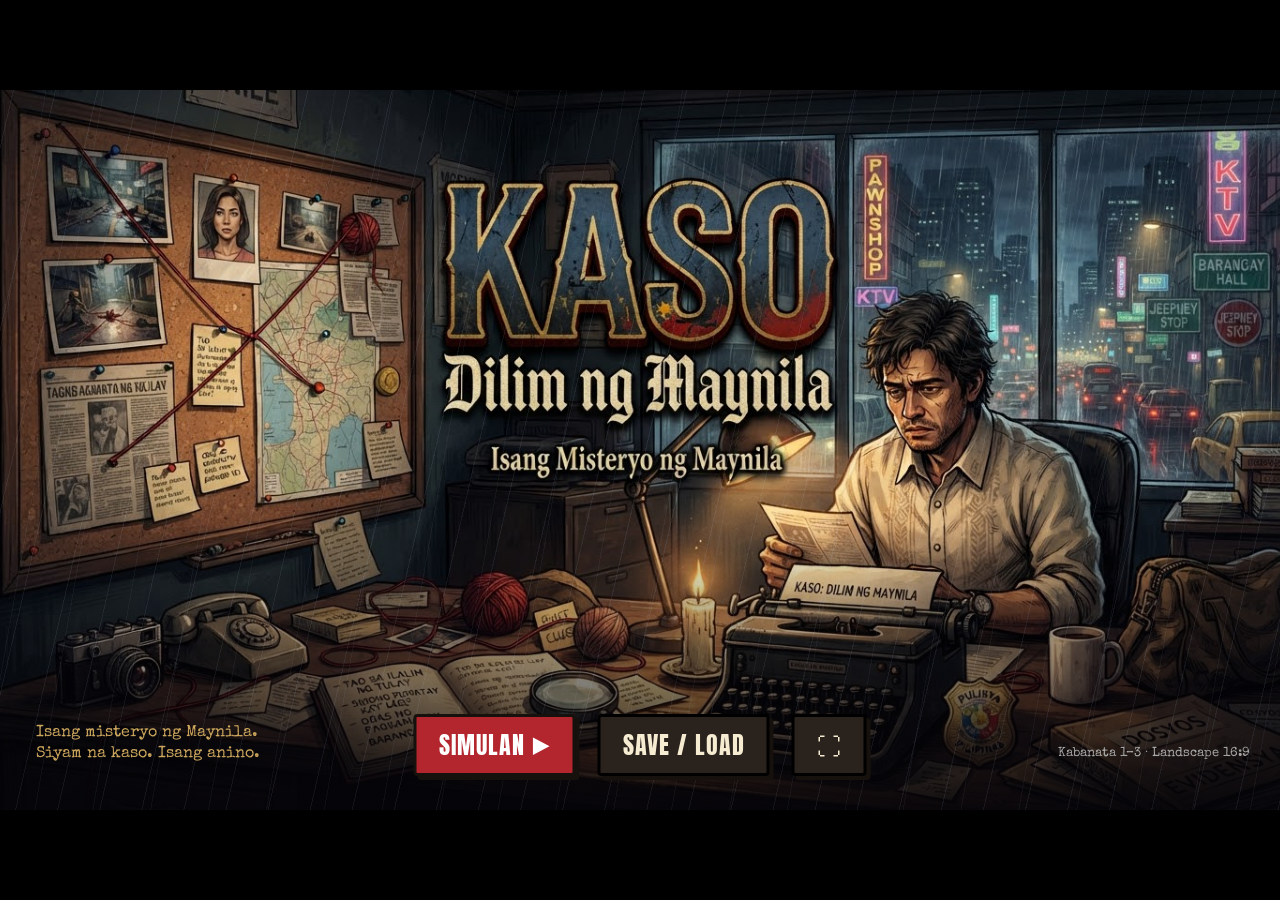
==== commit 6d302134: "Kabanata 3 + Huling Interogasyon, save/load, developer mode, installable PWA - 3 new cases (Escolta " ====
--- a/index.html
+++ b/index.html
@@ -11,6 +11,9 @@
 <link rel="preconnect" href="https://fonts.gstatic.com" crossorigin>
 <link rel="stylesheet" href="https://fonts.googleapis.com/css2?family=Anton&family=Bangers&family=Kalam:wght@400;700&family=Oswald:wght@400;700&family=Special+Elite&display=swap">
 <link rel="stylesheet" href="css/style.css">
+<link rel="manifest" href="manifest.json">
+<link rel="icon" href="assets/icon-192.png">
+<link rel="apple-touch-icon" href="assets/icon-192.png">
 </head>
 <body>
 <div id="stage"></div>
@@ -22,8 +25,10 @@
 </div>
 <script src="js/art.js"></script>
 <script src="js/art2.js"></script>
+<script src="js/art3.js"></script>
 <script src="js/cases.js"></script>
 <script src="js/cases2.js"></script>
+<script src="js/cases3.js"></script>
 <script src="js/audio.js"></script>
 <script src="js/game.js"></script>
 </body>
--- a/css/style.css
+++ b/css/style.css
@@ -217,7 +217,7 @@
 .hintbtn:disabled { opacity: .45; }
 
 /* ---------- overlays / stamps ---------- */
-.overlay { position: absolute; inset: 0; z-index: 40; background: rgba(5,3,2,.7); display: grid; place-items: center; animation: fadein .2s; }
+.overlay { position: absolute; inset: 0; z-index: 60; background: rgba(5,3,2,.7); display: grid; place-items: center; animation: fadein .2s; }
 .card { background: var(--paper); color: var(--ink); border: 4px solid var(--ink); box-shadow: 10px 10px 0 rgba(0,0,0,.5); padding: 26px 34px; text-align: center; display: flex; flex-direction: column; gap: 14px; align-items: center; max-width: 720px; }
 .card h2 { margin: 0; font-family: var(--f-display); font-size: 44px; font-weight: 400; letter-spacing: 1px; }
 .card p { margin: 0; font-family: var(--f-type); font-size: 18px; line-height: 1.4; }
@@ -402,3 +402,44 @@
 .tutol.ready { animation: pulse 1s ease-in-out infinite; }
 .tutol-burst { position: absolute; left: 50%; top: 40%; transform: translate(-50%,-50%) rotate(-8deg); z-index: 50; font-family: var(--f-sfx); font-size: 150px; color: #fff; background: #2a63c4; border: 6px solid var(--ink); padding: 0 40px; letter-spacing: 6px; -webkit-text-stroke: 4px var(--ink); paint-order: stroke fill; text-shadow: 6px 6px 0 var(--ink); pointer-events: none; animation: burst 1s forwards; }
 @keyframes burst { 0% { transform: translate(-50%,-50%) rotate(-8deg) scale(2.4); opacity: 0; } 15% { transform: translate(-50%,-50%) rotate(-8deg) scale(1); opacity: 1; } 80% { opacity: 1; } 100% { opacity: 0; transform: translate(-50%,-50%) rotate(-8deg) scale(1.05); } }
+
+/* =========================================================
+   v3 ADDITIONS — save/load, developer mode, boss, credits
+   ========================================================= */
+.modal.wide { width: 1060px; max-height: 660px; }
+.savemenu h3, .devp h3 { margin: 14px 0 8px; font-family: var(--f-display); font-weight: 400; font-size: 22px; letter-spacing: 1px; border-bottom: 2px solid var(--ink); padding-bottom: 2px; }
+.savemenu .note { margin: 0; font-size: 15px; line-height: 1.4; }
+.slotrow { display: grid; grid-template-columns: 90px 1fr auto auto auto; gap: 10px; align-items: center; background: var(--paper); border: 2px solid var(--manila-dk); padding: 8px 10px; margin-bottom: 8px; }
+.slotrow .sn { font-family: var(--f-display); font-size: 20px; letter-spacing: 1px; }
+.slotrow .si { font-size: 15px; min-width: 0; }
+.slotrow .si b { display: block; font-weight: 400; }
+.slotrow .si small { color: var(--sepia); }
+.coderow { display: flex; gap: 10px; margin-top: 8px; align-items: stretch; }
+.coderow textarea { flex: 1; min-width: 0; font-family: 'Courier New', monospace; font-size: 13px; padding: 8px; border: 2px solid var(--ink); background: #fffdf6; color: var(--ink); resize: none; user-select: text; -webkit-user-select: text; }
+.coderow .col { display: flex; flex-direction: column; gap: 6px; }
+.upl { display: inline-flex; align-items: center; justify-content: center; cursor: pointer; }
+.devp .devrow { display: flex; flex-wrap: wrap; gap: 8px; align-items: center; }
+.devp select { font-family: var(--f-type); font-size: 17px; padding: 6px 8px; border: 2px solid var(--ink); background: var(--paper); color: var(--ink); min-width: 520px; }
+.devck { display: inline-flex; gap: 6px; align-items: center; background: var(--paper); border: 2px solid var(--manila-dk); padding: 6px 10px; font-size: 16px; cursor: pointer; }
+.devck input { width: 20px; height: 20px; accent-color: #b02ab0; }
+.modal.dev { background: #e9d3f0; }
+#devbtn { position: fixed; left: max(6px, env(safe-area-inset-left, 0px)); bottom: max(6px, env(safe-area-inset-bottom, 0px)); z-index: 1000; background: #b02ab0; color: #fff; border: 2px solid #17110d; border-radius: 16px; font-family: 'Oswald', Arial, sans-serif; font-weight: 700; font-size: 13px; padding: 4px 10px; box-shadow: 2px 2px 0 #17110d; opacity: .85; cursor: pointer; }
+.devpass { font-size: 26px; padding: 8px 12px; border: 3px solid var(--ink); width: 320px; text-align: center; letter-spacing: 4px; font-family: 'Courier New', monospace; user-select: text; -webkit-user-select: text; }
+.card .err { color: var(--blood); font-weight: 700; }
+.dev-ans { fill: none; stroke: #ff3bff; stroke-width: 3; stroke-dasharray: 6 4; }
+.dev-ok { outline: 4px dashed #ff3bff !important; outline-offset: -4px; }
+/* boss */
+.boss .boss-st .ph-list { gap: 8px; overflow-y: auto; }
+.boss .boss-st .stmt { font-size: 17px; padding: 8px 10px; }
+.boss-prog .meter { display: flex; gap: 8px; align-items: center; }
+.boss-prog .meter i { width: 46px; height: 46px; border: 3px solid var(--ink); background: var(--paper-dk); transform: rotate(45deg); }
+.boss-prog .meter i.on { background: var(--blood); }
+.boss-prog .meter b { font-family: var(--f-display); font-size: 30px; font-weight: 400; margin-left: 10px; }
+.boss-prog .mateo-pp { flex: 1; min-height: 0; border: 3px solid var(--ink); background: #2a3a4a; overflow: hidden; }
+.boss-prog .mateo-pp svg { width: 100%; height: 100%; }
+/* credits */
+.credits { background: radial-gradient(ellipse at 50% 40%, #2a1d14, #070508 75%); }
+.credits .roll { position: absolute; left: 0; right: 0; top: 0; display: flex; flex-direction: column; align-items: center; gap: 46px; padding-top: 300px; animation: roll 30s linear forwards; text-align: center; }
+.credits .cr b { display: block; font-family: var(--f-display); font-weight: 400; font-size: 44px; letter-spacing: 2px; color: var(--brass); }
+.credits .cr span { display: block; font-family: var(--f-type); font-size: 22px; color: var(--paper); margin-top: 6px; }
+@keyframes roll { to { transform: translateY(calc(-100% + 300px)); } }
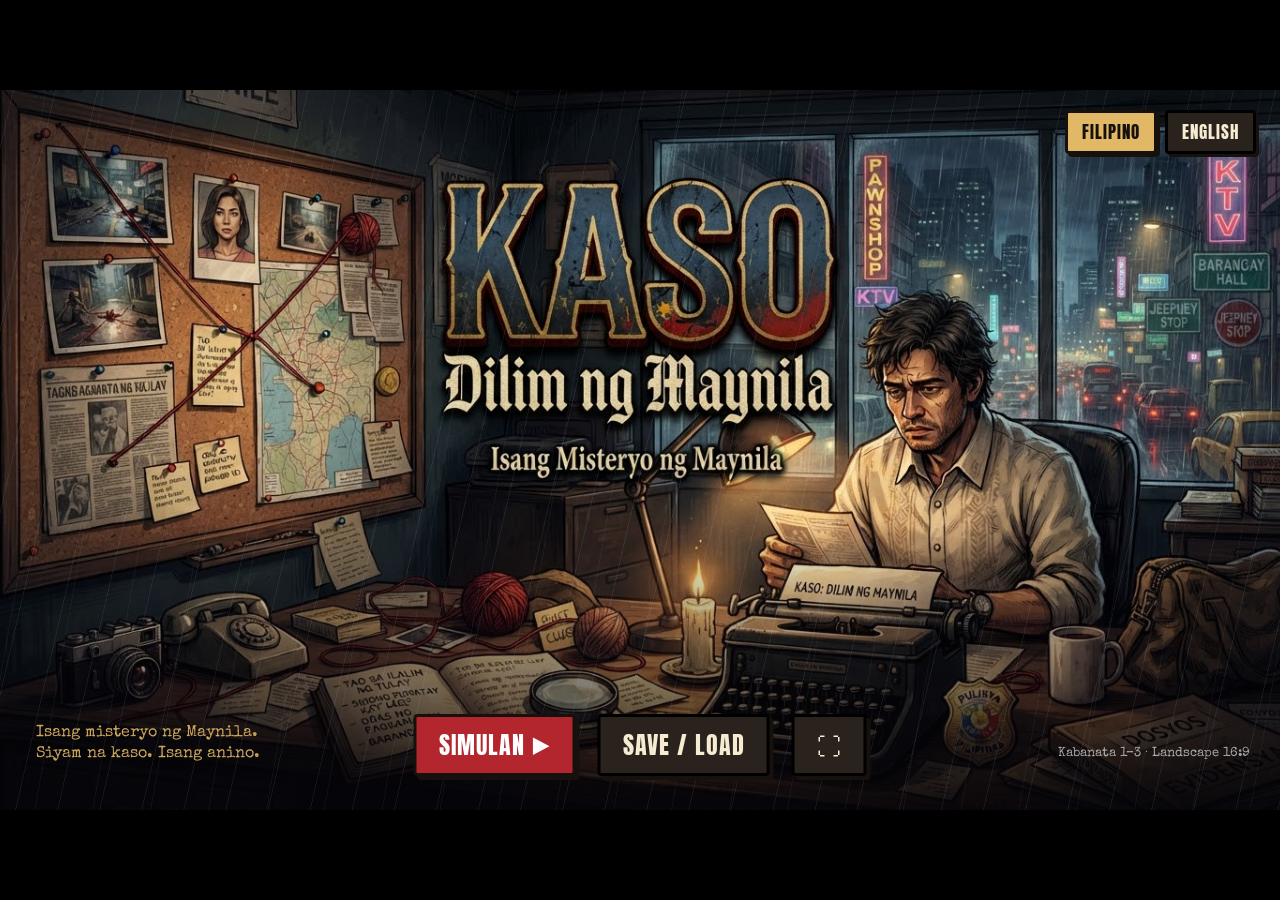
==== commit 431a5e94: "Full English language option, GitHub Pages workflow, itch.io/single-file build - Language switch (ti" ====
--- a/index.html
+++ b/index.html
@@ -29,6 +29,10 @@
 <script src="js/cases.js"></script>
 <script src="js/cases2.js"></script>
 <script src="js/cases3.js"></script>
+<script src="js/lang.js"></script>
+<script src="js/lang-en1.js"></script>
+<script src="js/lang-en2.js"></script>
+<script src="js/lang-en3.js"></script>
 <script src="js/audio.js"></script>
 <script src="js/game.js"></script>
 </body>
--- a/css/style.css
+++ b/css/style.css
@@ -443,3 +443,10 @@
 .credits .cr b { display: block; font-family: var(--f-display); font-weight: 400; font-size: 44px; letter-spacing: 2px; color: var(--brass); }
 .credits .cr span { display: block; font-family: var(--f-type); font-size: 22px; color: var(--paper); margin-top: 6px; }
 @keyframes roll { to { transform: translateY(calc(-100% + 300px)); } }
+
+/* language switch on the title screen */
+.title .langsw { position: absolute; right: 24px; top: 20px; display: flex; gap: 8px; }
+
+/* English labels for CSS-generated text */
+html[lang="en"] .scard.sel::after { content: "SELECTED"; }
+html[lang="en"] .spotpanel.soco::after { content: "POLICE LINE · DO NOT CROSS · POLICE LINE"; }
